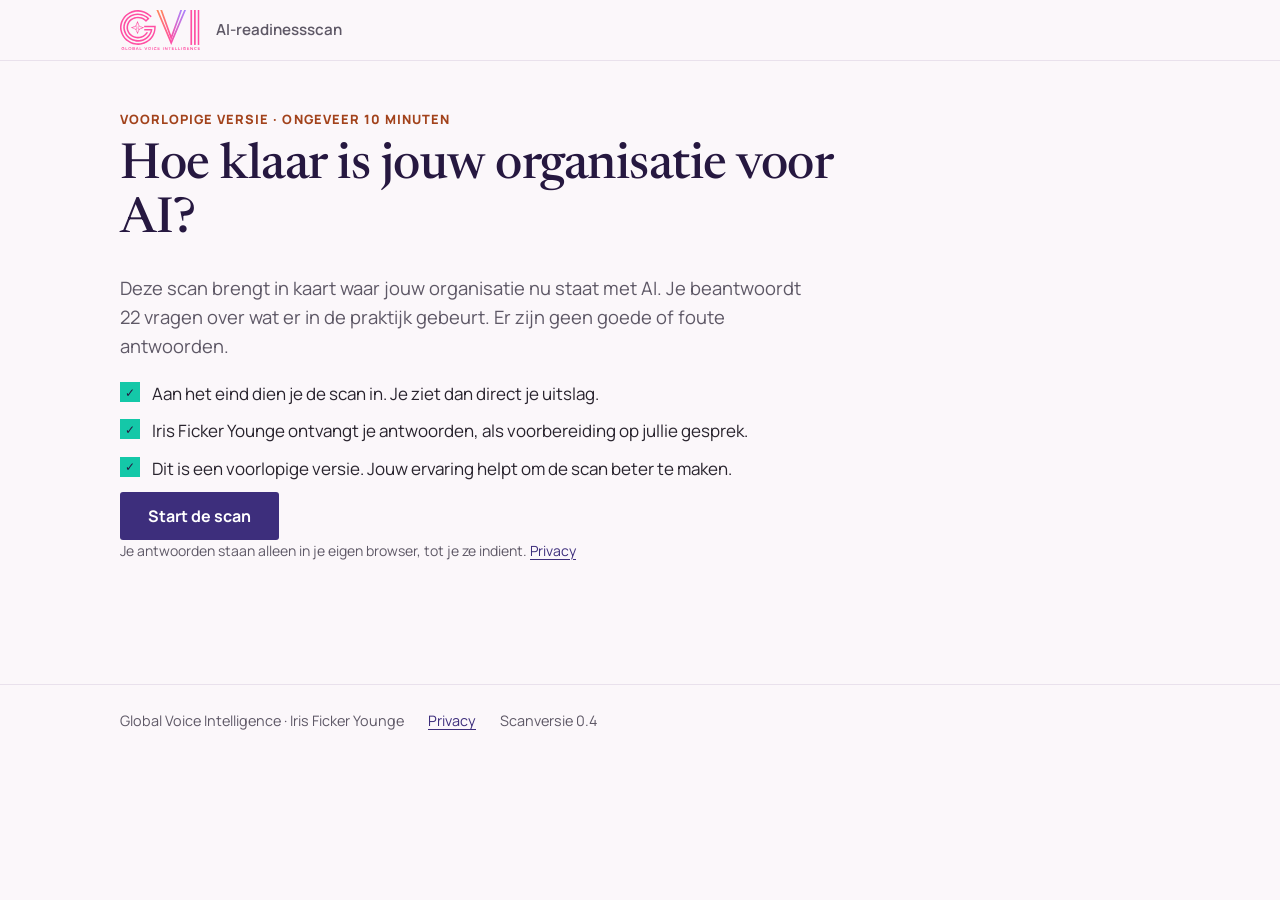
==== index.html @ 1850b115 "Pilot AI-readinessscan: voorlopige versie v0.4 Besloten pilot voor de eerste gesprekken. Gepubliceer" ====
<!doctype html>
<html lang="nl">
<head>
  <meta charset="utf-8">
  <meta name="viewport" content="width=device-width, initial-scale=1">
  <title>AI-readinessscan · Global Voice Intelligence</title>
  <meta name="description" content="Gratis oriëntatie op AI-readiness voor mkb, zzp, ngo's en lokale overheid: 22 vragen, zes pijlers, 22 dimensies. Gebouwd op onderzoek, niet op onderbuik.">
  <meta name="robots" content="noindex"><!-- lokaal/testfase: pas bij livegang weghalen -->
  <link rel="icon" href="assets/brand/gvi-mark-g-star-palette.svg" type="image/svg+xml">
  <link rel="preload" href="assets/fonts/Manrope-Variable.woff2" as="font" type="font/woff2" crossorigin>
  <link rel="stylesheet" href="css/scan.css">
  <script type="module" src="js/app.js"></script>
</head>
<body>
  <a class="skip" href="#main">Naar de inhoud</a>
  <header class="site-head">
    <div class="site-head__inner">
      <a href="#/" class="brand" aria-label="Naar het begin van de scan"><img src="assets/brand/gvi-logo-palette.svg" alt="GVI · Global Voice Intelligence" width="96" height="48"></a>
      <span class="site-head__title">AI-readinessscan</span>
    </div>
    <div id="progress" class="progress" hidden></div>
  </header>
  <main id="main" class="wrap" tabindex="-1">
    <p class="muted">De scan laadt…</p>
    <noscript><p class="card">Deze scan heeft JavaScript nodig. Je antwoorden blijven in je eigen browser.</p></noscript>
  </main>
  <footer class="site-foot">
    <div class="wrap site-foot__inner">
      <span>Global Voice Intelligence · Iris Ficker Younge</span>
      <a href="privacy.html">Privacy</a>
      <span class="muted">Scanversie 0.4</span>
    </div>
  </footer>
</body>
</html>
---- css/scan.css ----
/* GVI AI-readinessscan · irispaars als basis, koraal (warm) en signaalmint (koel) als accent, hoekige vormen. */
@font-face { font-family: "Manrope"; src: url("../assets/fonts/Manrope-Variable.woff2") format("woff2"); font-weight: 200 800; font-display: swap; }
@font-face { font-family: "Newsreader"; src: url("../assets/fonts/Newsreader-Variable.woff2") format("woff2"); font-weight: 200 800; font-display: swap; }

:root {
  --paper: #fbf7fa;
  --surface: #ffffff;
  --ink: #28232d;
  --ink-soft: #5e5866;
  --line: #e9e1ec;
  --primary: #3d2e7c;        /* irispaars: hoofdkleur */
  --primary-deep: #261840;
  --primary-tint: #efebfa;
  --accent: #ff8a5b;         /* koraal/amber: warm accent */
  --accent-ink: #a2421b;
  --accent-tint: #fff1ea;
  --signal: #14c8a8;         /* signaalmint: koel accent [CONCEPT] */
  --signal-ink: #08705f;     /* voor tekst (AA op wit) */
  --signal-tint: #e3f8f3;
  /* stoplicht: echte rood-oranje-groen. Fill = vlak, ink = tekst (AA) */
  --green: #1f7a3c;  --green-fill: #2fa84f; --green-tint: #e4f4e8;
  --orange: #9a4d00; --orange-fill: #f39c12; --orange-tint: #fdf1de;
  --red: #b3261e;    --red-fill: #e03b2e;   --red-tint: #fbe7e5;
  --grey: #6f6878;   --grey-fill: #b7b0bf;  --grey-tint: #f0eef2;
  /* pijlerkleuren [CONCEPT] */
  --p1: #5b3fd1; --p2: #e0338a; --p3: #f07b3f; --p4: #0fa38f; --p5: #2563eb; --p6: #261840;
  --radius: 6px;
  --radius-s: 4px;
  --shadow: 0 1px 2px rgba(38, 24, 64, .05), 0 8px 28px rgba(38, 24, 64, .06);
  --font: "Manrope", system-ui, -apple-system, "Segoe UI", sans-serif;
  --font-head: "Newsreader", Georgia, serif;
  color-scheme: light;
}

* { box-sizing: border-box; }
html { -webkit-text-size-adjust: 100%; }
body { margin: 0; background: var(--paper); color: var(--ink); font: 400 1.0625rem/1.6 var(--font); }
img { max-width: 100%; height: auto; }
a { color: var(--primary); text-underline-offset: .18em; }
h1, h2, h3 { line-height: 1.2; margin: 0 0 .5em; color: var(--primary-deep); }
h1 { font: 500 clamp(2rem, 1.4rem + 2.6vw, 3.1rem)/1.1 var(--font-head); letter-spacing: -.01em; }
h2 { font-size: 1.3rem; font-weight: 700; }
h3 { font-size: 1.05rem; font-weight: 700; }
p { margin: 0 0 1em; }
:focus-visible { outline: 3px solid var(--primary); outline-offset: 3px; border-radius: 6px; }
h1:focus { outline: none; }

.wrap { max-width: 1080px; margin: 0 auto; padding: 0 20px; }
main.wrap { padding-top: 32px; padding-bottom: 80px; min-height: 60vh; }
.muted { color: var(--ink-soft); }
.small { font-size: .875rem; }
.sr-only { position: absolute; width: 1px; height: 1px; overflow: hidden; clip: rect(0 0 0 0); white-space: nowrap; }
.skip { position: absolute; left: -999px; top: 8px; background: var(--primary); color: #fff; padding: 8px 14px; border-radius: 3px; z-index: 10; }
.skip:focus { left: 12px; }

/* ---------- kop en voet ---------- */
.site-head { position: sticky; top: 0; z-index: 5; background: rgba(251, 247, 250, .92); backdrop-filter: blur(10px); border-bottom: 1px solid var(--line); }
.site-head__inner { max-width: 1080px; margin: 0 auto; padding: 10px 20px; display: flex; align-items: center; gap: 16px; }
.brand img { display: block; height: 40px; width: auto; }
.site-head__title { font-weight: 600; color: var(--ink-soft); font-size: .95rem; }
.site-foot { border-top: 1px solid var(--line); padding: 24px 0; font-size: .9rem; color: var(--ink-soft); }
.site-foot__inner { display: flex; flex-wrap: wrap; gap: 8px 24px; }

.progress { max-width: 1080px; margin: 0 auto; padding: 0 20px 12px; display: grid; grid-template-columns: auto 1fr auto; gap: 8px 16px; align-items: center; }
.progress[hidden] { display: none; }
.progress__steps { display: flex; gap: 6px; }
.progress__step { width: 26px; height: 26px; border-radius: 3px; display: grid; place-items: center; font-size: .8rem; font-weight: 800; background: var(--surface); border: 1.5px solid var(--line); color: var(--ink-soft); }
.progress__step.is-done { background: var(--signal-tint); border-color: var(--signal); color: var(--signal-ink); }
.progress__step.is-current { background: var(--signal); border-color: var(--signal); color: var(--primary-deep); }
.progress__bar { height: 10px; background: var(--line); border-radius: 2px; overflow: hidden; }
.progress__bar span { display: block; height: 100%; width: var(--w); background: linear-gradient(90deg, var(--signal), #3ee0c0); border-radius: inherit; transition: width .4s ease; }
.progress__text { font-size: .85rem; color: var(--ink-soft); white-space: nowrap; }

/* ---------- knoppen ---------- */
.btn { display: inline-flex; align-items: center; justify-content: center; gap: 8px; min-height: 48px; padding: 0 26px; border-radius: 3px; font: 700 1rem var(--font); text-decoration: none; cursor: pointer; border: 2px solid transparent; transition: transform .15s ease, background .15s ease; }
.btn--primary { background: var(--primary); color: #fff; }
.btn--primary:hover { background: var(--primary-deep); }
.btn--ghost { background: transparent; color: var(--primary); border-color: #cfc5e6; }
.btn--signal { background: var(--primary-deep); color: #fff; }
.btn--signal:hover { background: var(--primary); }
.btn--ghost:hover { background: var(--primary-tint); }
.btn--light { background: #fff; color: var(--primary-deep); }
.btn--light:hover { background: var(--accent-tint); }
.btn:active { transform: translateY(1px); }
.actions { display: flex; flex-wrap: wrap; gap: 12px; margin-top: 8px; }
.actions--split { justify-content: space-between; }

/* ---------- welkom ---------- */
.hero { display: grid; grid-template-columns: 1.35fr 1fr; gap: 56px; align-items: center; padding: 16px 0 48px; }
.eyebrow { font-size: .8rem; font-weight: 800; letter-spacing: .08em; text-transform: uppercase; color: var(--accent-ink); margin-bottom: .8em; }
.lead { font-size: 1.15rem; color: var(--ink-soft); max-width: 62ch; }
.privacy-note { margin-top: 20px; font-size: .92rem; color: var(--ink-soft); }
.hero__photo { margin: 0; justify-self: center; }
.hero__frame { position: relative; padding: 0 18px 18px 0; z-index: 0; }
.hero__frame::before { content: ""; position: absolute; right: 0; bottom: 0; width: 82%; height: 82%; background: var(--signal); z-index: -1; }
.hero__frame img { position: relative; display: block; width: 340px; aspect-ratio: 4 / 5; object-fit: cover; object-position: 50% 20%; background: var(--primary-tint); }
.hero__photo figcaption { font-size: .82rem; color: var(--ink-soft); margin-top: 8px; }
.hero--solo { grid-template-columns: 1fr; max-width: 760px; padding-bottom: 28px; }
.why { max-width: 760px; margin: 0 0 48px; padding-left: 20px; border-left: 4px solid var(--signal); }
.why h2 { margin: 0 0 10px; }
.why p { font-size: 1.05rem; line-height: 1.6; margin: 0 0 12px; }
.iris { display: grid; grid-template-columns: auto 1fr; gap: 40px; align-items: center; margin: 0 0 56px; }
.iris__note { font-size: 1.1rem; line-height: 1.55; max-width: 520px; margin: 0; }
.iris .hero__frame img { width: 260px; }

.section { margin: 0 0 56px; }
.eyebrow--pillar { display: flex; align-items: center; gap: 10px; color: var(--ink-soft); }
.ptile__icon--s { width: 32px; height: 32px; }
.screen-head[class*="pc"] h1 { border-left: 6px solid var(--pc); padding-left: 16px; }
.section > h2, .section__head h2 { font: 500 clamp(1.6rem, 1.2rem + 1.4vw, 2.2rem)/1.15 var(--font-head); margin-bottom: .4em; }
.section__head { max-width: 760px; margin-bottom: 22px; }

.claims { background: var(--primary-deep); color: #fff; padding: 40px; margin-bottom: 56px; position: relative; overflow: hidden; }
.claims::after { content: ""; position: absolute; right: -40px; top: -40px; width: 160px; height: 160px; background: var(--signal); transform: rotate(45deg); }
.claims__headline { font: 500 clamp(1.7rem, 1.2rem + 1.8vw, 2.5rem)/1.12 var(--font-head); color: #fff; margin-bottom: .8em; max-width: 22ch; position: relative; z-index: 1; }
.claims__headline sup { color: var(--signal); }
.claims__grid { display: grid; grid-template-columns: 1fr 1fr; gap: 24px; position: relative; z-index: 1; }
.claims__item { border-left: 4px solid var(--signal); padding-left: 16px; font-weight: 600; margin: 0; color: #ece7f8; }
.footnote { font-size: .85rem; color: var(--ink-soft); border-top: 1px solid var(--line); padding-top: 14px; margin: 0 0 24px; max-width: 90ch; }

.isnot { display: grid; grid-template-columns: 1fr 1fr; gap: 20px; }
.ticks, .crosses { list-style: none; padding: 0; margin: 0; }
.ticks li, .crosses li { padding-left: 32px; position: relative; margin: 10px 0; }
.ticks li::before, .crosses li::before { position: absolute; left: 0; top: 2px; width: 20px; height: 20px; display: grid; place-items: center; font-size: .75rem; font-weight: 800; }
.ticks li::before { content: "✓"; background: var(--signal); color: var(--primary-deep); }
.crosses li::before { content: "–"; background: var(--grey-tint); color: var(--grey); }

.ptiles { list-style: none; padding: 0; margin: 0; display: grid; grid-template-columns: repeat(3, 1fr); gap: 16px; }
.ptile { background: var(--surface); box-shadow: var(--shadow); padding: 22px 22px 20px; border-top: 6px solid var(--pc); display: grid; gap: 10px; align-content: start; }
.ptile__num { font-size: .75rem; font-weight: 800; letter-spacing: .08em; color: var(--ink-soft); }
.ptile h3 { margin: 0; font-size: 1.1rem; }
.ptile p { margin: 0; font-size: .88rem; color: var(--ink-soft); }
.pc1 { --pc: var(--p1); } .pc2 { --pc: var(--p2); } .pc3 { --pc: var(--p3); } .pc4 { --pc: var(--p4); } .pc5 { --pc: var(--p5); } .pc6 { --pc: var(--p6); }

.get { display: grid; grid-template-columns: 1fr 1fr; gap: 20px; }
.get .card { margin: 0; }
.get h3 { font-size: 1.1rem; display: flex; align-items: center; gap: 10px; }
.get h3 span { font-size: .72rem; letter-spacing: .06em; text-transform: uppercase; background: var(--signal); color: var(--primary-deep); padding: 3px 8px; font-weight: 800; }

.steps { list-style: none; padding: 0; margin: 0; display: grid; grid-template-columns: repeat(5, 1fr); gap: 14px; counter-reset: s; }
.steps li { background: var(--surface); box-shadow: var(--shadow); padding: 20px 18px; position: relative; counter-increment: s; }
.steps li::before { content: counter(s); display: grid; place-items: center; width: 36px; height: 36px; background: var(--primary); color: #fff; font-weight: 800; margin-bottom: 12px; }
.steps li:last-child::before { background: var(--signal); color: var(--primary-deep); }
.steps h3 { font-size: 1rem; margin-bottom: .3em; }
.steps p { margin: 0; font-size: .88rem; color: var(--ink-soft); }

.compare { width: 100%; border-collapse: collapse; background: var(--surface); box-shadow: var(--shadow); font-size: .97rem; }
.compare th, .compare td { text-align: left; padding: 14px 18px; border-bottom: 1px solid var(--line); vertical-align: top; }
.compare thead th { background: var(--primary-deep); color: #fff; font-size: .85rem; letter-spacing: .04em; text-transform: uppercase; }
.compare thead th:last-child { background: var(--signal); color: var(--primary-deep); }
.compare tbody th { font-weight: 800; color: var(--primary-deep); width: 16%; }
.compare td:nth-child(2) { color: var(--ink-soft); }
.compare td:last-child { font-weight: 600; background: #f6fdfb; }

.faq details { background: var(--surface); border-bottom: 1px solid var(--line); padding: 0 20px; }
.faq details:first-child { border-top: 4px solid var(--primary); }
.faq summary { cursor: pointer; font-weight: 700; padding: 16px 28px 16px 0; list-style: none; position: relative; color: var(--primary-deep); }
.faq summary::-webkit-details-marker { display: none; }
.faq summary::after { content: "+"; position: absolute; right: 0; top: 12px; font-size: 1.4rem; color: var(--signal-ink); font-weight: 800; }
.faq details[open] summary::after { content: "–"; }
.faq details p { margin: 0 0 16px; color: var(--ink-soft); max-width: 75ch; }

.cta-band { background: var(--signal); padding: 36px 40px; display: flex; flex-wrap: wrap; gap: 16px 32px; align-items: center; justify-content: space-between; margin-bottom: 40px; }
.cta-band h2 { font: 500 1.8rem/1.15 var(--font-head); margin: 0 0 .2em; }
.cta-band p { margin: 0; color: var(--primary-deep); }
.privacy-block { border-top: 1px solid var(--line); padding-top: 18px; font-size: .9rem; color: var(--ink-soft); max-width: 90ch; }
.privacy-block h2 { font-size: 1rem; margin-bottom: .3em; }

/* ---------- kaarten en formulieren ---------- */
.card { background: var(--surface); border-radius: var(--radius); padding: 28px; box-shadow: var(--shadow); margin-bottom: 24px; }
.card--accent { background: var(--primary); color: #fff; border-left: 8px solid var(--signal); }
.card--accent h2 { color: #fff; }
.card--accent .muted { color: #d9d2f0; }
.screen-head { margin-bottom: 28px; max-width: 760px; }
.stack > * + * { margin-top: 20px; }
#ctx.stack > .field + .field { margin-top: 32px; }
.narrow { max-width: 560px; }
.field { border: 0; padding: 0; margin: 0; min-width: 0; }
.field__label { display: block; font-weight: 700; margin-bottom: 10px; color: var(--primary-deep); padding: 0; }
.field__help { color: var(--ink-soft); font-size: .93rem; margin: -2px 0 12px; }
.field.is-missing .field__label, .question.is-missing .question__text { color: var(--red); }
input[type="text"], input[type="email"], input:not([type]), input[inputmode], textarea {
  width: 100%; font: inherit; padding: 12px 16px; border: 1.5px solid #d8cfe0; border-radius: var(--radius-s); background: #fff; color: var(--ink);
}
input:focus, textarea:focus { border-color: var(--primary); outline: none; box-shadow: 0 0 0 3px var(--primary-tint); }
.code-input { font-size: 1.6rem; letter-spacing: .4em; text-align: center; max-width: 260px; }
.form-error { background: var(--red-tint); color: var(--red); padding: 12px 16px; border-radius: var(--radius-s); font-weight: 600; }
#submit .field + .field { margin-top: 4px; }
.linklike { background: none; border: 0; padding: 0; font: inherit; color: var(--primary); text-decoration: underline; cursor: pointer; }
.notice { border-left: 8px solid var(--accent); }
.notice--ok { border-left-color: var(--signal); }
.notice h2 { font-size: 1.25rem; }
.note { background: var(--accent-tint); border-radius: var(--radius-s); padding: 12px 16px; font-size: .95rem; }
.tag-proposed { display: none;  font-size: .7rem; text-transform: uppercase; letter-spacing: .06em; background: #fff3c4; color: #6b5500; padding: 2px 8px; border-radius: 3px; vertical-align: middle; }

.opts { display: grid; gap: 10px; }
.opts--row { grid-template-columns: repeat(auto-fit, minmax(150px, 1fr)); }
.opts--grid { grid-template-columns: repeat(auto-fill, minmax(230px, 1fr)); }
.opts--cards { grid-template-columns: repeat(auto-fill, minmax(300px, 1fr)); gap: 14px; }
.opt { position: relative; display: flex; gap: 12px; align-items: flex-start; background: var(--surface); border: 1.5px solid var(--line); border-radius: var(--radius-s); padding: 12px 16px; cursor: pointer; transition: border-color .15s, background .15s; }
.opt:hover { border-color: #c9bde3; }
.opt input { position: absolute; opacity: 0; width: 1px; height: 1px; }
.opt:has(input:focus-visible) { outline: 3px solid var(--primary); outline-offset: 2px; }
.opt:has(input:checked) { border-color: var(--primary); background: var(--primary-tint); }
.opt--compact::before { content: ""; flex: none; width: 18px; height: 18px; margin-top: 3px; border-radius: 50%; border: 2px solid #b9add3; background: #fff; }
.opt--compact:has(input[type="checkbox"])::before { border-radius: 5px; }
.opt--compact:has(input:checked)::before { border-color: var(--primary); background: var(--primary); box-shadow: inset 0 0 0 3px #fff; }
.opt--card { flex-direction: column; gap: 4px; padding: 18px 20px; border-radius: var(--radius); }
.opt__num { width: 30px; height: 30px; border-radius: 3px; background: var(--primary-tint); color: var(--primary); font-weight: 800; display: grid; place-items: center; font-size: .9rem; }
.opt--card:has(input:checked) .opt__num { background: var(--primary); color: #fff; }
.opt__title { font-weight: 700; font-size: 1.05rem; color: var(--primary-deep); }
.opt__desc { font-size: .87rem; color: var(--ink-soft); }
.check { display: flex; gap: 12px; align-items: flex-start; cursor: pointer; }
.check input { width: 20px; height: 20px; margin-top: 3px; accent-color: var(--primary); flex: none; }

/* ---------- vragen ---------- */
.scale-help { margin-top: 8px; font-size: .95rem; }
.scale-help--open { background: var(--signal-tint); border-left: 4px solid var(--signal); padding: 12px 16px; }
.scale-help--open h2 { font-size: 1rem; margin: 0 0 6px; }
.scale-help p { margin: 6px 0 0; }
.scale-help summary { cursor: pointer; font-weight: 700; color: var(--primary); }
.dimblock { background: var(--surface); border-radius: var(--radius); padding: 28px; box-shadow: var(--shadow); }
.dimblock__head { display: flex; flex-wrap: wrap; align-items: baseline; gap: 4px 14px; margin-bottom: 10px; }
.dimblock__head h2 { margin: 0; }
.dimblock__term { font-size: .82rem; color: var(--ink-soft); font-style: italic; }
.question { border: 0; padding: 0; margin: 22px 0 0; min-width: 0; }
.question + .question { border-top: 1px solid var(--line); padding-top: 22px; }
.question__text { font-weight: 700; font-size: 1.05rem; color: var(--ink); padding: 0; margin-bottom: 12px; line-height: 1.45; }
.question__id { display: inline-block; font-size: .78rem; font-weight: 800; color: var(--primary); background: var(--primary-tint); border-radius: 3px; padding: 1px 9px; margin-right: 4px; vertical-align: 2px; }
.gate-tag { display: inline-flex; align-items: center; gap: 4px; font-size: .75rem; font-weight: 800; color: var(--accent-ink); background: var(--accent-tint); border-radius: 3px; padding: 2px 10px; vertical-align: 2px; white-space: nowrap; }
.gate-help { font-size: .88rem; color: var(--ink-soft); margin: -4px 0 12px; }
.levels { display: grid; grid-template-columns: repeat(4, 1fr); gap: 10px; }
.opt--level { flex-direction: column; gap: 8px; min-height: 100%; }
.opt__level { width: 30px; height: 30px; border-radius: 3px; border: 2px solid #c9bde3; display: grid; place-items: center; font-weight: 800; color: var(--primary); font-size: .9rem; }
.opt--level:has(input:checked) .opt__level { background: var(--primary); border-color: var(--primary); color: #fff; }
.opt__anchor { font-size: .93rem; line-height: 1.4; }
.extras { display: grid; grid-template-columns: 1fr 1fr; gap: 10px; margin-top: 10px; }
.opt--extra { justify-content: center; align-items: center; text-align: center; padding: 12px 16px; font-size: .95rem; font-weight: 600; color: var(--ink); }
.opt--extra input { position: absolute; opacity: 0; }
.opt--extra:has(input:focus-visible) { outline: 3px solid var(--signal); outline-offset: 2px; }
.opt--extra:has(input:checked) { border-color: var(--primary); background: var(--primary-tint); }
.opt--extra:has(input:checked) { color: var(--primary-deep); }
.sources { font-size: .78rem; color: var(--ink-soft); margin: 10px 0 0; }
.sources span { font-weight: 700; }
.question--auto { opacity: .85; }
.auto-na { background: var(--grey-tint); border-radius: var(--radius-s); padding: 10px 16px; color: var(--ink-soft); font-size: .95rem; margin: 0; }

/* ---------- uitslag ---------- */
.result-top { display: grid; grid-template-columns: 1fr; gap: 0; }
.radar-wrap { max-width: 860px; margin: 0 auto; }
.result-top .thermos { grid-template-columns: repeat(auto-fit, minmax(300px, 1fr)); gap: 18px 36px; }
.dimlist summary { cursor: pointer; font-weight: 700; color: var(--primary); }
.dimlist ol { list-style: none; padding: 0; margin: 8px 0 0; font-size: .92rem; }
.dimlist li { display: flex; gap: 8px; padding: 4px 0; border-bottom: 1px dashed var(--line); }
.dimlist__id { color: var(--pc); font-weight: 800; min-width: 2.2em; }
.dimlist__v { margin-left: auto; }
.dimlist__v--green { color: var(--green); } .dimlist__v--orange { color: var(--orange); } .dimlist__v--red { color: var(--red); } .dimlist__v--grey { color: var(--grey); }
.radar { width: 100%; height: auto; display: block; overflow: visible; font-family: var(--font); }
.radar__sector { fill-opacity: .07; }
.radar__ring { fill: none; stroke: #ddd5e8; stroke-width: 1; }
.radar__ring.ring--t { stroke: #c9c0d6; stroke-dasharray: 3 5; }
.radar__axis { stroke: #e6dfec; stroke-width: 1; }
.radar__band { fill: none; stroke-width: 7; }
.radar__shape { fill: rgba(38, 24, 64, .08); stroke: var(--primary-deep); stroke-width: 2; stroke-linejoin: miter; }
.radar__dot rect { stroke: #fff; stroke-width: 1.5; }
.radar__dot--grey circle { fill: #fff; stroke: var(--grey); stroke-dasharray: 2 2; }
.radar__label { font-size: 15px; fill: var(--ink); font-weight: 600; }
.radar__val { font-weight: 800; }
.radar__label--id { font-size: 21px; }
.radar__label--grey { fill: var(--grey); font-style: italic; }
.radar__pill text { fill: #fff; font-size: 11px; font-weight: 800; }
.radar--animate .radar__shape { animation: grow 1.1s cubic-bezier(.2, .8, .2, 1) both; }
.radar--animate .radar__dot { animation: pop .5s ease both; animation-delay: calc(.5s + var(--i) * 30ms); }
@keyframes grow { from { transform: scale(.05); opacity: 0; } to { transform: scale(1); opacity: 1; } }
@keyframes pop { from { opacity: 0; } to { opacity: 1; } }

.legend { list-style: none; padding: 0; display: flex; flex-wrap: wrap; gap: 6px 18px; font-size: .85rem; margin: 10px 0; }
.legend li { display: inline-flex; align-items: center; gap: 6px; }
.legend i { width: 12px; height: 12px; background: var(--pc); display: inline-block; }

.thermos { list-style: none; padding: 0; margin: 0; display: grid; gap: 16px; }
.thermo { display: grid; grid-template-columns: 40px minmax(0, 1fr); gap: 14px; align-items: center; }
.thermo__icon { width: 40px; height: 40px; }
.thermo__head { display: flex; gap: 10px; align-items: baseline; }
.thermo__name { font-weight: 700; flex: 1; }
.thermo__score { font-weight: 800; font-size: 1.5rem; line-height: 1; }
.thermo__status { font-size: .82rem; font-weight: 700; min-width: 8.5em; text-align: right; }
.thermo__track { position: relative; height: 16px; background: var(--grey-tint); margin: 6px 0 0; }
.thermo__fill { position: absolute; inset: 0 auto 0 0; width: var(--w); background: var(--grey-fill); transform-origin: left; animation: fill 1s ease both; }
.thermo__mark { position: absolute; top: -3px; bottom: -3px; width: 2px; background: var(--ink); opacity: .35; z-index: 1; }
.thermo--green .thermo__fill { background: var(--green-fill); } .thermo--green .thermo__score, .thermo--green .thermo__status { color: var(--green); }
.thermo--orange .thermo__fill { background: var(--orange-fill); } .thermo--orange .thermo__score, .thermo--orange .thermo__status { color: var(--orange); }
.thermo--red .thermo__fill { background: var(--red-fill); } .thermo--red .thermo__score, .thermo--red .thermo__status { color: var(--red); }
.thermo--grey .thermo__fill { background: repeating-linear-gradient(45deg, var(--grey-tint) 0 6px, #ddd8e3 6px 12px); }
.thermo--grey .thermo__score, .thermo--grey .thermo__status { color: var(--grey); }
.thermo__foot { display: flex; flex-wrap: wrap; gap: 8px; align-items: center; margin-top: 6px; }
.thermo__note { font-size: .8rem; color: var(--ink-soft); }
.thermo__scale { position: relative; height: 18px; margin: 6px 0 14px 54px; font-size: .72rem; color: var(--ink-soft); }
.thermo__scale span { position: absolute; transform: translateX(-50%); }
.thermo__scale span:first-child { transform: none; }
.thermo__scale span:last-child { transform: translateX(-100%); }
@keyframes fill { from { transform: scaleX(0); } to { transform: scaleX(1); } }
.overview-card h2 { margin-bottom: 4px; }
.ptile__icon { width: 52px; height: 52px; display: grid; place-items: center; background: var(--pc); color: #fff; flex: none; }
.ptile__icon.ptile__icon--s { width: 32px; height: 32px; }
.ptile__icon.thermo__icon { width: 40px; height: 40px; }

.badge { display: inline-flex; align-items: center; gap: 5px; font-size: .8rem; font-weight: 700; padding: 2px 10px; border-radius: 3px; white-space: nowrap; }
.badge--green { background: var(--green-tint); color: var(--green); }
.badge { border-radius: 3px; }
.badge--orange { background: var(--orange-tint); color: var(--orange); }
.badge--red { background: var(--red-tint); color: var(--red); }
.badge--grey, .badge--disabled { background: var(--grey-tint); color: var(--grey); }
.flag-pill { display: inline-block; font-size: .75rem; font-weight: 800; background: var(--red); color: #fff; letter-spacing: .02em; border-radius: 3px; padding: 1px 9px; }

.firststep__main { font-size: 1.2rem; font-weight: 600; max-width: 70ch; }
.firststep__next { background: rgba(255, 255, 255, .1); border-left: 4px solid var(--signal); padding: 12px 16px; }
.firststep__advice { max-width: 70ch; font-size: 1.02rem; line-height: 1.55; }
.statlegend { list-style: none; padding: 0; margin: 14px 0 0; display: flex; flex-wrap: wrap; gap: 4px 16px; font-size: .78rem; color: var(--ink-soft); }
.statlegend li { display: inline-flex; align-items: center; gap: 6px; }
.statlegend i { width: 10px; height: 10px; display: inline-block; }
.statlegend--red i { background: var(--red-fill); } .statlegend--orange i { background: var(--orange-fill); }
.statlegend--green i { background: var(--green-fill); } .statlegend--grey i { background: var(--grey-fill); }
.flags-card { border-top: 4px solid var(--red-fill); }
.flags { list-style: none; padding: 0; margin: 12px 0 0; display: grid; gap: 14px; }
.flag { background: var(--red-tint); padding: 14px 18px; border-radius: var(--radius-s); }
.flag p { margin: 4px 0; max-width: 75ch; }
.flag__head { margin-top: 0 !important; }
.flag__q { font-weight: 600; }
.flag__label { font-weight: 700; }
.gatenote { background: var(--grey-tint); padding: 12px 16px; border-radius: var(--radius-s); font-size: .92rem; margin-top: 12px; }
.gatenote p { margin: 4px 0; max-width: 80ch; }
.dim__status { font-style: italic; color: var(--ink-soft); margin-top: 6px; }

.dims { list-style: none; padding: 0; margin: 0; display: grid; gap: 16px; }
.dim { border: 1.5px solid var(--line); padding: 20px 22px; border-left-width: 8px; background: var(--surface); }
.dim--green { border-left-color: var(--green-fill); } .dim--orange { border-left-color: var(--orange-fill); } .dim--red { border-left-color: var(--red-fill); } .dim--grey { border-left-color: var(--grey-fill); border-left-style: dashed; } .dim--disabled { opacity: .7; }
.dim__head { display: flex; flex-wrap: wrap; align-items: center; gap: 6px 12px; }
.dim__name { margin: 0; flex: 1 1 200px; font-size: 1.15rem; }
.dim__score { font-weight: 800; font-size: 1.3rem; }
.dim--green .dim__score { color: var(--green); } .dim--orange .dim__score { color: var(--orange); } .dim--red .dim__score { color: var(--red); } .dim--grey .dim__score { color: var(--grey); }
.dim__full { margin: 2px 0 12px; }
.dim__block { margin: 0 0 12px; }
.dim__block p { margin: 0; }
.dim__label { display: block; font-size: .72rem; font-weight: 800; text-transform: uppercase; letter-spacing: .07em; color: var(--ink-soft); margin-bottom: 3px; }
.dim__qs { list-style: none; padding: 0; margin: 0; font-size: .93rem; }
.dim__qs li { display: grid; gap: 2px; padding: 7px 0; border-top: 1px dashed var(--line); }
.q__answer { color: var(--ink-soft); }
.is-unknown .q__answer { color: var(--grey); font-style: italic; }
.gate { color: var(--accent-ink); font-weight: 800; }
.dim__talk { background: var(--signal-tint); border-left: 4px solid var(--signal); padding: 10px 14px; margin: 0; font-size: .95rem; }
.dim__talk .dim__label { color: var(--signal-ink); }
.pdetail__head { display: flex; gap: 10px; align-items: center; flex-wrap: wrap; margin-bottom: 8px; }
.pdetail__score { font-weight: 800; }

.two-col { display: grid; grid-template-columns: 1fr 1fr; gap: 24px; }
.two-col .card { margin-bottom: 24px; }
.flags, .signals { padding-left: 0; list-style: none; margin: 0 0 12px; display: grid; gap: 12px; }
.flags .muted { display: block; font-size: .9rem; }
.signals li { padding-left: 16px; border-left: 3px solid var(--primary-tint); }

.teaser { background: var(--primary-deep); color: #fff; border-radius: var(--radius); padding: 36px; margin-bottom: 24px; position: relative; overflow: hidden; }
.teaser::after { content: ""; position: absolute; right: -60px; top: -60px; width: 180px; height: 180px; background: var(--signal); transform: rotate(45deg); }
.teaser h2 { color: #fff; font: 500 1.7rem/1.2 var(--font-head); max-width: 28ch; position: relative; }
.teaser p { max-width: 60ch; color: #e7e1f7; position: relative; }
.how-card summary { cursor: pointer; list-style: none; }
.how-card summary::-webkit-details-marker { display: none; }
.how-card summary h2 { display: inline; }
.how-card summary::after { content: " +"; font-weight: 800; color: var(--primary); font-size: 1.3rem; }
.how-card[open] summary::after { content: " –"; }
.how ul { padding-left: 20px; }
.how li { margin: 6px 0; }

/* ---------- testpaneel ---------- */
.sim { position: fixed; right: 16px; bottom: 16px; z-index: 20; width: min(420px, calc(100vw - 32px)); max-height: 70vh; overflow: auto; background: #fffbe6; border: 2px dashed #c9a400; border-radius: var(--radius-s); padding: 14px 16px; box-shadow: var(--shadow); font-size: .92rem; }
.sim__head { display: flex; justify-content: space-between; align-items: center; }
.sim__close { background: none; border: 0; font-size: 1.5rem; cursor: pointer; line-height: 1; padding: 4px 8px; }
.sim__code { font-size: 1.4rem; letter-spacing: .2em; background: #fff; padding: 2px 10px; border-radius: 8px; }
.sim__mail { white-space: pre-wrap; font: .82rem/1.5 var(--font); background: #fff; padding: 10px; border-radius: 8px; }

/* ---------- mobiel ---------- */
@media (max-width: 860px) {
  .hero { grid-template-columns: 1fr; gap: 28px; }
  .iris { grid-template-columns: 1fr; gap: 20px; }
  .result-top, .two-col, .isnot, .claims__grid, .get { grid-template-columns: 1fr; }
  .ptiles { grid-template-columns: 1fr 1fr; }
  .steps { grid-template-columns: 1fr; }
  .hero__frame img { width: 240px; }
  .levels { grid-template-columns: 1fr 1fr; }
}
@media (max-width: 560px) {
  main.wrap { padding-top: 20px; }
  .wrap, .site-head__inner, .progress { padding-left: 16px; padding-right: 16px; }
  .levels { grid-template-columns: 1fr; }
  .opt--level { flex-direction: row; align-items: center; }
  .opt__level { flex: none; }
  .card, .dimblock, .claims, .teaser, .cta-band { padding: 20px; }
  .ptiles { grid-template-columns: 1fr; }
  .compare th, .compare td { padding: 10px; font-size: .9rem; }
  .compare tbody th { width: auto; }
  .progress { grid-template-columns: 1fr; }
  .progress__steps { display: none; }
  .site-head__title { display: none; }
  .actions--split .btn { flex: 1; }
  .opts--cards { grid-template-columns: 1fr; }
  .thermo__head { flex-wrap: wrap; gap: 2px 8px; }
  .thermo__name { flex-basis: 100%; }
  .thermo__status { min-width: 0; text-align: left; }
  .thermo__icon.ptile__icon { width: 32px; height: 32px; }
  .thermo { grid-template-columns: 32px minmax(0, 1fr); gap: 10px; }
  .thermo__scale { margin-left: 42px; }
}

@media (prefers-reduced-motion: reduce) {
  *, *::before, *::after { animation: none !important; transition: none !important; scroll-behavior: auto !important; }
}

/* ---------- v0.4: treden, advies en prioriteiten ---------- */
.steps { display: inline-flex; align-items: flex-end; gap: 3px; height: 20px; }
.steps i { display: block; width: 9px; background: var(--grey-fill); opacity: .45; border-radius: 1px; }
.steps i:nth-child(1) { height: 8px; } .steps i:nth-child(2) { height: 14px; } .steps i:nth-child(3) { height: 20px; }
.steps i.is-on { opacity: 1; background: var(--primary); }
.dim--green .steps i.is-on { background: var(--green-fill); } .dim--orange .steps i.is-on { background: var(--orange-fill); } .dim--red .steps i.is-on { background: var(--red-fill); }
.dim__level { font-weight: 800; font-size: .9rem; color: var(--ink-soft); white-space: nowrap; }
.dim__block p + p { margin-top: 6px; }
.dim__q { font-weight: 600; }
.dim__answer { border-left: 3px solid var(--line); padding-left: 12px; color: var(--ink-soft); }
.dim--green .dim__answer { border-left-color: var(--green-fill); } .dim--orange .dim__answer { border-left-color: var(--orange-fill); } .dim--red .dim__answer { border-left-color: var(--red-fill); }
.dim__block--step { background: var(--primary-tint); padding: 14px 16px; border-radius: var(--radius-s); }
.dim__block--step .dim__label { color: var(--primary); }
.dim__talk ul { margin: 0; padding-left: 18px; }
.dim__talk li { margin: 3px 0; }

.adv__doen { margin: 0; max-width: 72ch; font-weight: 600; }
.adv__list { margin: 10px 0 0; display: grid; gap: 6px; }
.adv__row { display: grid; grid-template-columns: 150px 1fr; gap: 4px 14px; align-items: baseline; }
.adv__row dt { font-size: .72rem; font-weight: 800; text-transform: uppercase; letter-spacing: .07em; color: var(--ink-soft); }
.adv__row dd { margin: 0; max-width: 68ch; }
.adv__row--week { background: var(--signal-tint); border-left: 4px solid var(--signal); padding: 8px 12px; margin: 0 -12px; }
.adv__row--week dt { color: var(--signal-ink); }
@media (max-width: 600px) { .adv__row { grid-template-columns: 1fr; } }

.prios { border-top: 4px solid var(--primary); }
.prios__intro { max-width: 70ch; font-size: 1.05rem; }
.prios__list { list-style: none; padding: 0; margin: 18px 0 14px; display: grid; gap: 14px; }
.prio { border: 1.5px solid var(--line); border-radius: var(--radius-s); padding: 18px 20px; background: var(--surface); }
.prio--first { border-color: var(--primary); box-shadow: 0 0 0 2px var(--primary-tint); }
.prio__head { display: flex; gap: 14px; align-items: flex-start; margin-bottom: 10px; }
.prio__num { flex: none; width: 36px; height: 36px; display: grid; place-items: center; background: var(--primary); color: #fff; font-weight: 800; font-size: 1.1rem; border-radius: 3px; }
.prio.pc1 .prio__num { background: var(--p1); } .prio.pc2 .prio__num { background: var(--p2); } .prio.pc3 .prio__num { background: var(--p3); }
.prio.pc4 .prio__num { background: var(--p4); } .prio.pc5 .prio__num { background: var(--p5); } .prio.pc6 .prio__num { background: var(--p6); }
.prio__name { margin: 0; font-size: 1.2rem; }
.prio__meta { margin: 2px 0 0; font-size: .88rem; color: var(--ink-soft); }
.prio__now { margin: 0 0 10px; color: var(--ink-soft); border-left: 3px solid var(--line); padding-left: 12px; }
.prio__label { font-weight: 700; color: var(--ink); }
.flags__todo { margin: 12px 0 0; font-weight: 600; }
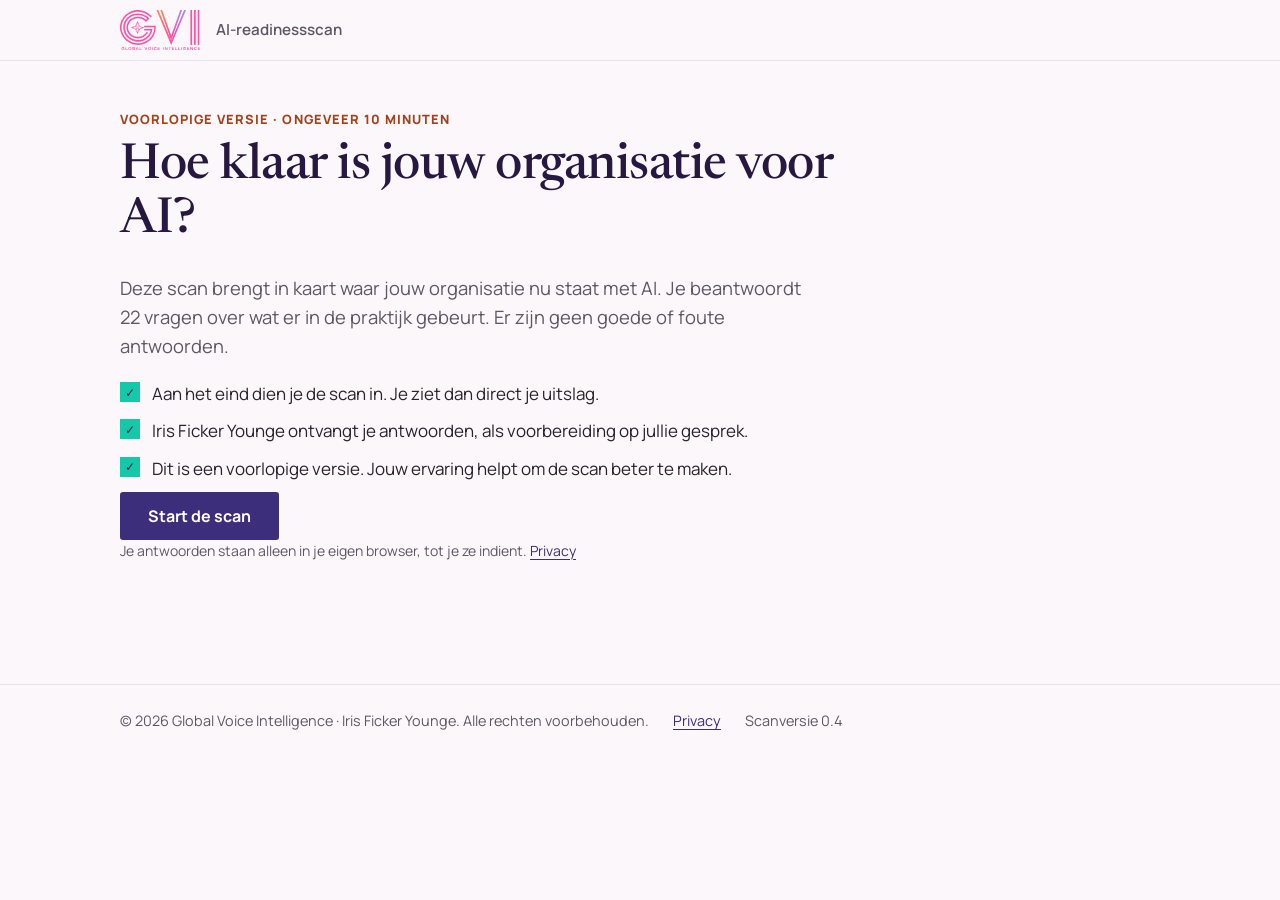
==== commit 14d0a205: "Publieke kopie: alleen wat de samenvatting nodig heeft De uitleg met bronnen, de standen, de gesprek" ====
--- a/index.html
+++ b/index.html
@@ -26,7 +26,7 @@
   </main>
   <footer class="site-foot">
     <div class="wrap site-foot__inner">
-      <span>Global Voice Intelligence · Iris Ficker Younge</span>
+      <span>© 2026 Global Voice Intelligence · Iris Ficker Younge. Alle rechten voorbehouden.</span>
       <a href="privacy.html">Privacy</a>
       <span class="muted">Scanversie 0.4</span>
     </div>
--- a/css/scan.css
+++ b/css/scan.css
@@ -321,9 +321,9 @@
 .statlegend i { width: 10px; height: 10px; display: inline-block; }
 .statlegend--red i { background: var(--red-fill); } .statlegend--orange i { background: var(--orange-fill); }
 .statlegend--green i { background: var(--green-fill); } .statlegend--grey i { background: var(--grey-fill); }
-.flags-card { border-top: 4px solid var(--red-fill); }
+.flags-card { border-top: 4px solid var(--accent); }
 .flags { list-style: none; padding: 0; margin: 12px 0 0; display: grid; gap: 14px; }
-.flag { background: var(--red-tint); padding: 14px 18px; border-radius: var(--radius-s); }
+.flag { background: var(--accent-tint); padding: 14px 18px; border-radius: var(--radius-s); }
 .flag p { margin: 4px 0; max-width: 75ch; }
 .flag__head { margin-top: 0 !important; }
 .flag__q { font-weight: 600; }
@@ -454,3 +454,33 @@
 .prio__now { margin: 0 0 10px; color: var(--ink-soft); border-left: 3px solid var(--line); padding-left: 12px; }
 .prio__label { font-weight: 700; color: var(--ink); }
 .flags__todo { margin: 12px 0 0; font-weight: 600; }
+
+/* Feedbackronde 5 (16-11-2026): het GVI-sterretje markeert de basis van een pijler; geen rode vlaggen meer. */
+.gvistar { color: #ff4fa3; vertical-align: -1px; flex: none; }
+.thermo__name .gvistar { margin-left: 4px; }
+.statlegend--star { gap: 5px; }
+.gate .gvistar { vertical-align: 0; }
+.pdetail__score--green { color: var(--green); } .pdetail__score--orange { color: var(--orange); }
+.pdetail__score--red { color: var(--red); } .pdetail__score--grey, .pdetail__score--disabled { color: var(--grey); }
+.radar__dot--off circle { stroke-dasharray: none; }
+
+/* Pijleroverzicht als zes staven naast elkaar (16-11-2026). Op een smal scherm liggen de staven onder elkaar. */
+.bars { list-style: none; padding: 0; margin: 8px 0 0; display: grid; grid-template-columns: repeat(6, minmax(0, 1fr)); gap: 16px; align-items: start; }
+.bar { display: flex; flex-direction: column; align-items: center; gap: 8px; text-align: center; min-width: 0; }
+.bar__score { font-weight: 800; font-size: 1.4rem; line-height: 1; white-space: nowrap; }
+.bar__score small { font-size: .72rem; font-weight: 600; color: var(--ink-soft); }
+.bar__track { position: relative; display: block; width: 100%; max-width: 76px; height: 150px; background: var(--grey-tint); }
+.bar__fill { position: absolute; inset: auto 0 0 0; height: var(--h); background: var(--grey-fill); transform-origin: bottom; animation: rise 1s ease both; }
+.bar__name { font-size: .82rem; font-weight: 700; line-height: 1.25; hyphens: auto; max-width: 100%; }
+.bar--green .bar__fill { background: var(--green-fill); } .bar--orange .bar__fill { background: var(--orange-fill); } .bar--red .bar__fill { background: var(--red-fill); }
+.bar--grey .bar__fill, .bar--disabled .bar__fill { background: repeating-linear-gradient(45deg, var(--grey-tint) 0 6px, #ddd8e3 6px 12px); }
+.bar--grey .bar__score, .bar--disabled .bar__score { color: var(--grey); }
+@keyframes rise { from { transform: scaleY(0); } }
+@media (prefers-reduced-motion: reduce) { .bar__fill { animation: none; } }
+@media (max-width: 600px) {
+  .bars { grid-template-columns: 1fr; gap: 12px; }
+  .bar { display: grid; grid-template-columns: minmax(0, 1fr) auto; grid-template-areas: "name score" "track track"; gap: 4px 10px; text-align: left; align-items: baseline; }
+  .bar__name { grid-area: name; font-size: .95rem; } .bar__score { grid-area: score; font-size: 1.15rem; }
+  .bar__track { grid-area: track; max-width: none; height: 14px; }
+  .bar__fill { inset: 0 auto 0 0; width: var(--h); height: auto; transform-origin: left; animation-name: fill; }
+}
